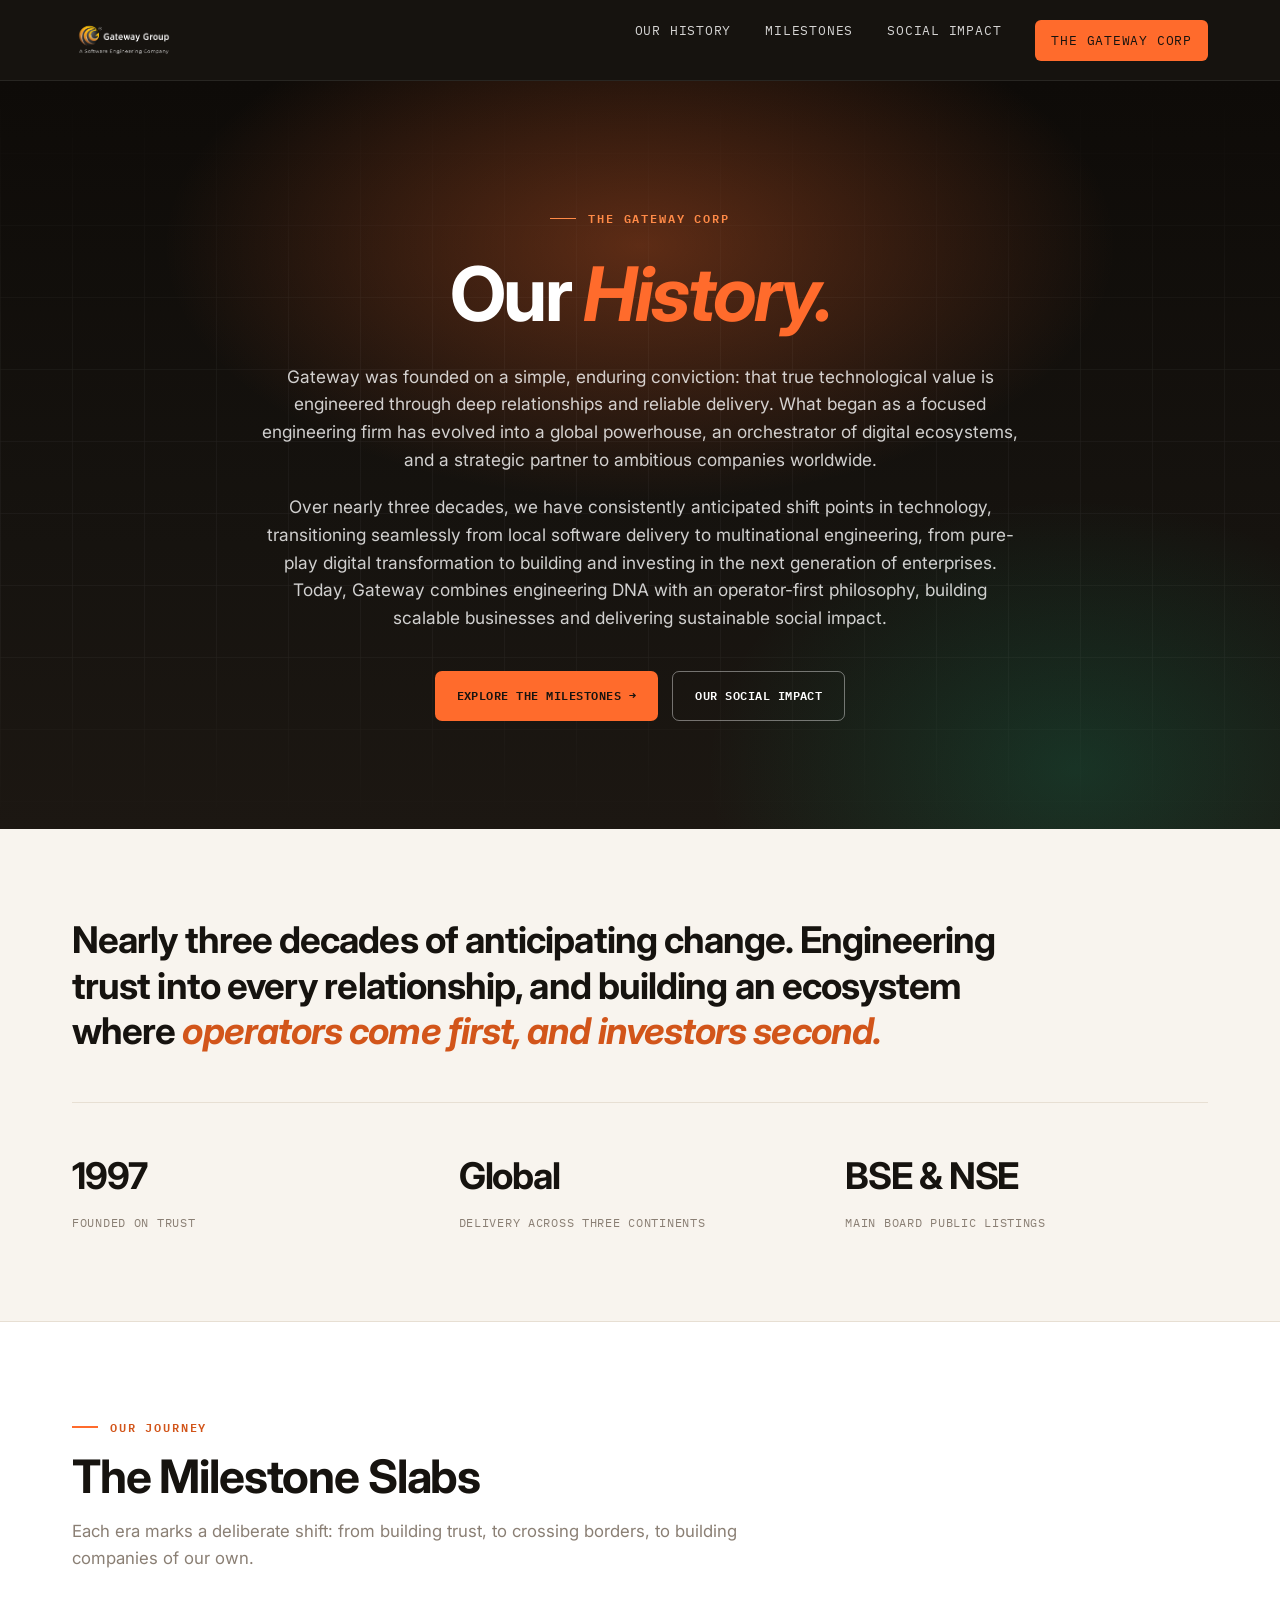
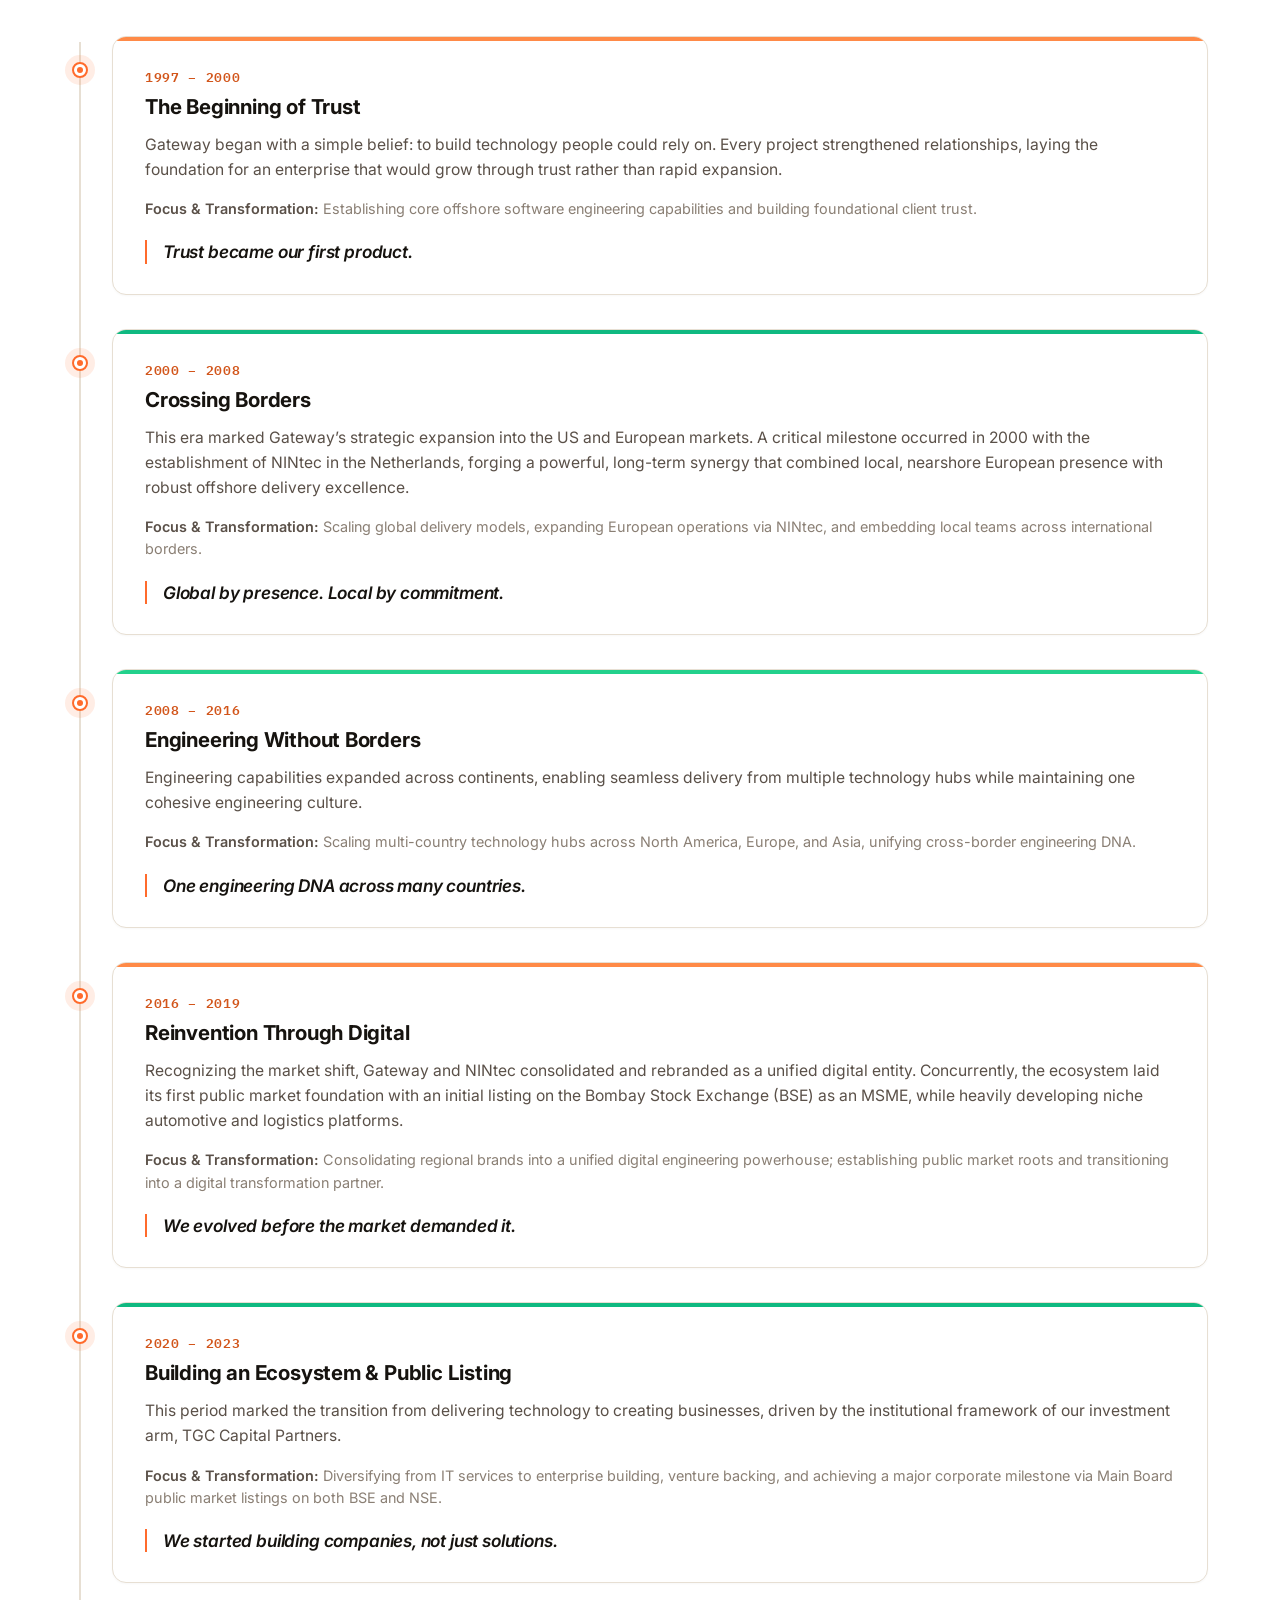
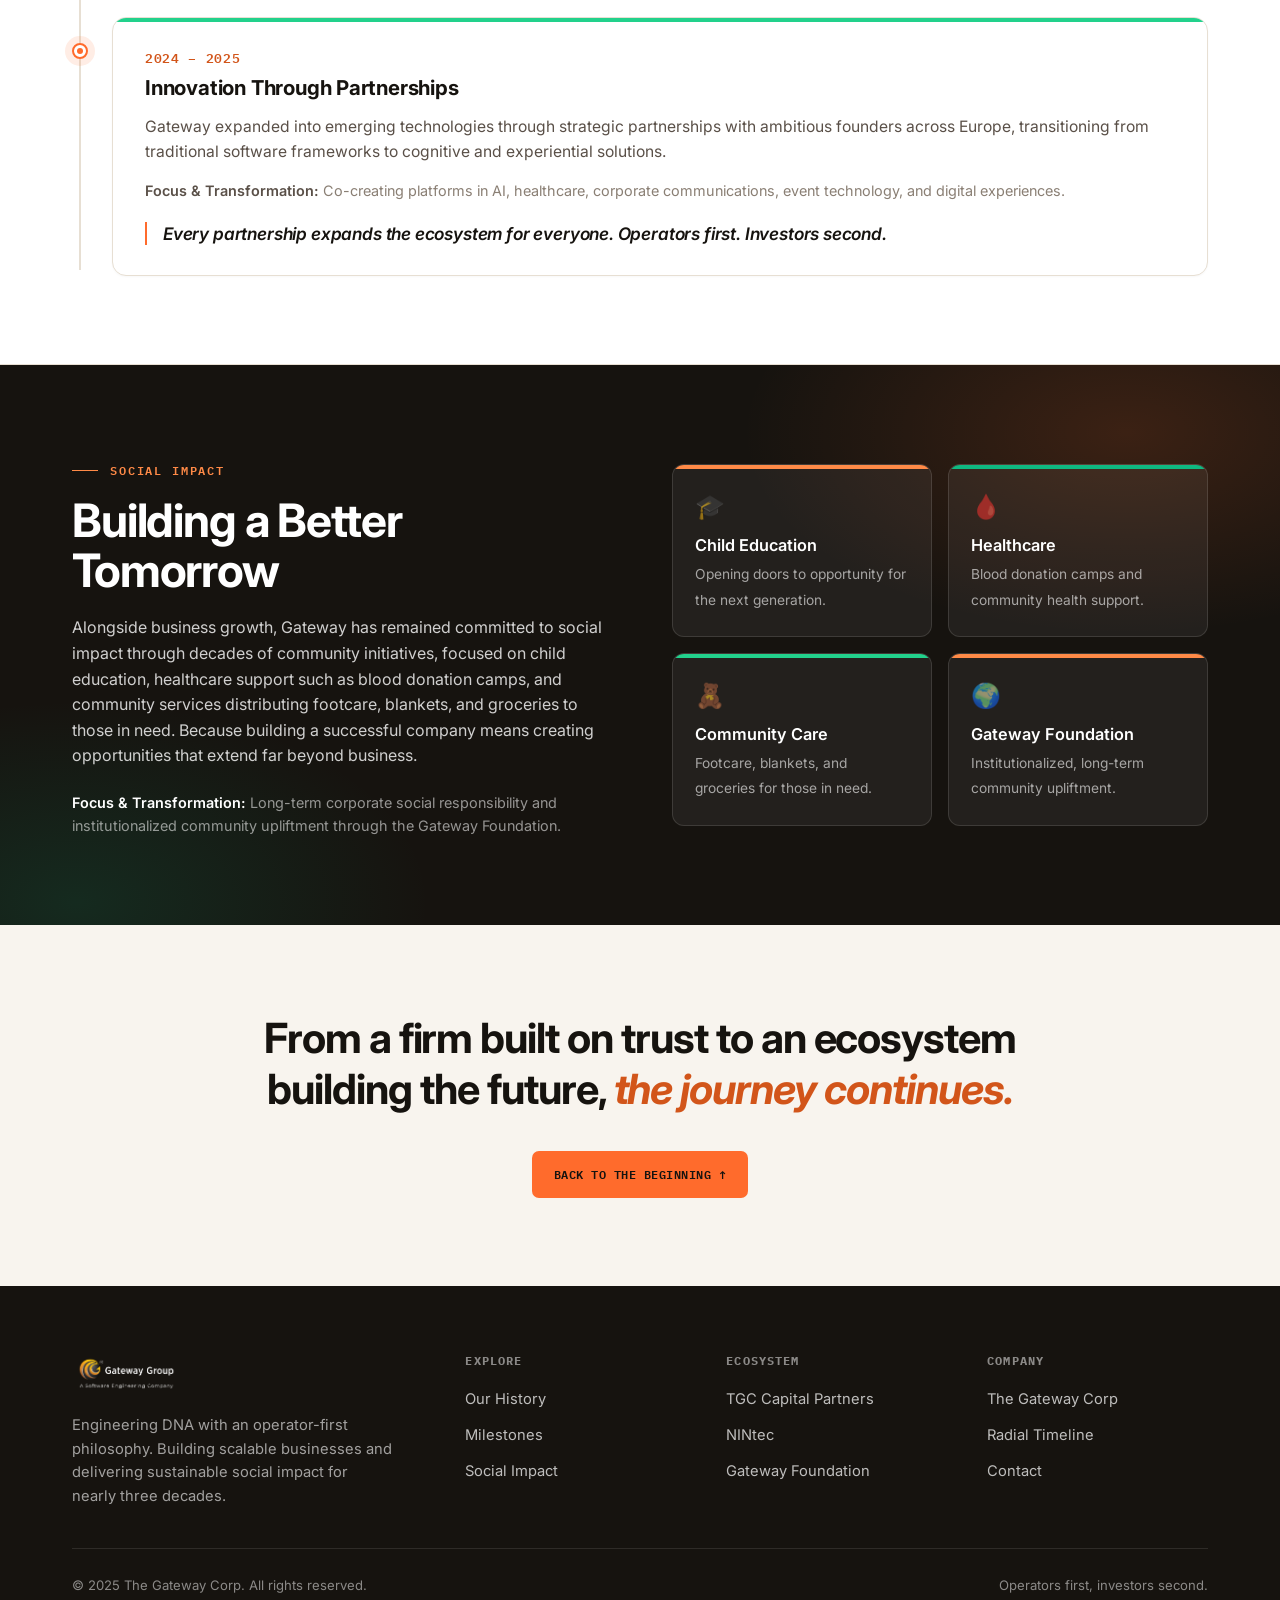
==== index.html @ 547f0aa1 "Initial commit: The Gateway Corp — Our History website Two versions of the milestone timeline built " ====
<!DOCTYPE html>
<html lang="en">
<head>
<meta charset="UTF-8" />
<meta name="viewport" content="width=device-width, initial-scale=1.0" />
<title>Our History | The Gateway Corp</title>
<meta name="description" content="Nearly three decades of engineering trust. The history of The Gateway Corp, from a focused engineering firm to a global orchestrator of digital ecosystems." />
<link rel="icon" type="image/png" href="assets/logo/TGC-Logo-black.png" />
<link rel="preconnect" href="https://fonts.googleapis.com" />
<link rel="preconnect" href="https://fonts.gstatic.com" crossorigin />
<link href="https://fonts.googleapis.com/css2?family=Inter:wght@400;500;600;700&family=IBM+Plex+Mono:wght@400;500;600&display=swap" rel="stylesheet" />
<link rel="stylesheet" href="assets/css/style.css" />
</head>
<body id="top">

<!-- ===================== NAV ===================== -->
<header class="nav">
  <div class="wrap nav-inner">
    <a href="#top" aria-label="The Gateway Corp home">
      <img class="nav-logo" src="assets/logo/TGC-Logo-white.png" alt="Gateway Group" />
    </a>
    <nav class="navlinks" id="navlinks">
      <a href="#history">Our History</a>
      <a href="#journey">Milestones</a>
      <a href="#impact">Social Impact</a>
      <a href="#top" class="nav-cta">The Gateway Corp</a>
    </nav>
    <button class="nav-toggle" id="navToggle" aria-label="Toggle menu">&#9776;</button>
  </div>
</header>

<!-- ===================== HERO ===================== -->
<section class="hero">
  <div class="hero-grid"></div>
  <div class="wrap">
    <span class="eyebrow">The Gateway Corp</span>
    <h1>Our <em>History.</em></h1>
    <p>Gateway was founded on a simple, enduring conviction: that true technological value is engineered through deep relationships and reliable delivery. What began as a focused engineering firm has evolved into a global powerhouse, an orchestrator of digital ecosystems, and a strategic partner to ambitious companies worldwide.</p>
    <p>Over nearly three decades, we have consistently anticipated shift points in technology, transitioning seamlessly from local software delivery to multinational engineering, from pure-play digital transformation to building and investing in the next generation of enterprises. Today, Gateway combines engineering DNA with an operator-first philosophy, building scalable businesses and delivering sustainable social impact.</p>
    <div class="actions">
      <a href="#journey" class="btn btn--solid">Explore the milestones &#8594;</a>
      <a href="#impact" class="btn btn--ghost">Our social impact</a>
    </div>
  </div>
</section>

<!-- ===================== STATEMENT ===================== -->
<section class="section statement" id="history">
  <div class="wrap">
    <p class="lead reveal">Nearly three decades of anticipating change. Engineering trust into every relationship, and building an ecosystem where <em>operators come first, and investors second.</em></p>
    <div class="stats reveal">
      <div class="stat"><div class="k">1997</div><div class="l">Founded on trust</div></div>
      <div class="stat"><div class="k">Global</div><div class="l">Delivery across three continents</div></div>
      <div class="stat"><div class="k">BSE &amp; NSE</div><div class="l">Main Board public listings</div></div>
    </div>
  </div>
</section>

<!-- ===================== TIMELINE ===================== -->
<section class="section journey" id="journey">
  <div class="wrap">
    <div class="sec-head reveal">
      <span class="eyebrow">Our Journey</span>
      <h2>The Milestone Slabs</h2>
      <p>Each era marks a deliberate shift: from building trust, to crossing borders, to building companies of our own.</p>
    </div>

    <div class="timeline" id="timeline">
      <div class="tl-progress" id="tlProgress"></div>

      <div class="node">
        <span class="dot"></span>
        <div class="card">
          <span class="card__strip card__strip--orange"></span>
          <div class="year">1997 &ndash; 2000</div>
          <h3>The Beginning of Trust</h3>
          <p class="desc">Gateway began with a simple belief: to build technology people could rely on. Every project strengthened relationships, laying the foundation for an enterprise that would grow through trust rather than rapid expansion.</p>
          <p class="focus"><b>Focus &amp; Transformation:</b> Establishing core offshore software engineering capabilities and building foundational client trust.</p>
          <p class="diff">Trust became our first product.</p>
        </div>
      </div>

      <div class="node">
        <span class="dot"></span>
        <div class="card">
          <span class="card__strip card__strip--emerald"></span>
          <div class="year">2000 &ndash; 2008</div>
          <h3>Crossing Borders</h3>
          <p class="desc">This era marked Gateway&rsquo;s strategic expansion into the US and European markets. A critical milestone occurred in 2000 with the establishment of NINtec in the Netherlands, forging a powerful, long-term synergy that combined local, nearshore European presence with robust offshore delivery excellence.</p>
          <p class="focus"><b>Focus &amp; Transformation:</b> Scaling global delivery models, expanding European operations via NINtec, and embedding local teams across international borders.</p>
          <p class="diff">Global by presence. Local by commitment.</p>
        </div>
      </div>

      <div class="node">
        <span class="dot"></span>
        <div class="card">
          <span class="card__strip card__strip--mint"></span>
          <div class="year">2008 &ndash; 2016</div>
          <h3>Engineering Without Borders</h3>
          <p class="desc">Engineering capabilities expanded across continents, enabling seamless delivery from multiple technology hubs while maintaining one cohesive engineering culture.</p>
          <p class="focus"><b>Focus &amp; Transformation:</b> Scaling multi-country technology hubs across North America, Europe, and Asia, unifying cross-border engineering DNA.</p>
          <p class="diff">One engineering DNA across many countries.</p>
        </div>
      </div>

      <div class="node">
        <span class="dot"></span>
        <div class="card">
          <span class="card__strip card__strip--orange"></span>
          <div class="year">2016 &ndash; 2019</div>
          <h3>Reinvention Through Digital</h3>
          <p class="desc">Recognizing the market shift, Gateway and NINtec consolidated and rebranded as a unified digital entity. Concurrently, the ecosystem laid its first public market foundation with an initial listing on the Bombay Stock Exchange (BSE) as an MSME, while heavily developing niche automotive and logistics platforms.</p>
          <p class="focus"><b>Focus &amp; Transformation:</b> Consolidating regional brands into a unified digital engineering powerhouse; establishing public market roots and transitioning into a digital transformation partner.</p>
          <p class="diff">We evolved before the market demanded it.</p>
        </div>
      </div>

      <div class="node">
        <span class="dot"></span>
        <div class="card">
          <span class="card__strip card__strip--emerald"></span>
          <div class="year">2020 &ndash; 2023</div>
          <h3>Building an Ecosystem &amp; Public Listing</h3>
          <p class="desc">This period marked the transition from delivering technology to creating businesses, driven by the institutional framework of our investment arm, TGC Capital Partners.</p>
          <p class="focus"><b>Focus &amp; Transformation:</b> Diversifying from IT services to enterprise building, venture backing, and achieving a major corporate milestone via Main Board public market listings on both BSE and NSE.</p>
          <p class="diff">We started building companies, not just solutions.</p>
        </div>
      </div>

      <div class="node">
        <span class="dot"></span>
        <div class="card">
          <span class="card__strip card__strip--mint"></span>
          <div class="year">2024 &ndash; 2025</div>
          <h3>Innovation Through Partnerships</h3>
          <p class="desc">Gateway expanded into emerging technologies through strategic partnerships with ambitious founders across Europe, transitioning from traditional software frameworks to cognitive and experiential solutions.</p>
          <p class="focus"><b>Focus &amp; Transformation:</b> Co-creating platforms in AI, healthcare, corporate communications, event technology, and digital experiences.</p>
          <p class="diff">Every partnership expands the ecosystem for everyone. Operators first. Investors second.</p>
        </div>
      </div>

    </div>
  </div>
</section>

<!-- ===================== SOCIAL IMPACT ===================== -->
<section class="section impact" id="impact">
  <div class="wrap">
    <div>
      <span class="eyebrow">Social Impact</span>
      <h2>Building a Better Tomorrow</h2>
      <p>Alongside business growth, Gateway has remained committed to social impact through decades of community initiatives, focused on child education, healthcare support such as blood donation camps, and community services distributing footcare, blankets, and groceries to those in need. Because building a successful company means creating opportunities that extend far beyond business.</p>
      <p class="focus"><b>Focus &amp; Transformation:</b> Long-term corporate social responsibility and institutionalized community upliftment through the Gateway Foundation.</p>
    </div>
    <div class="pillars">
      <div class="pillar"><span class="pillar__strip card__strip--orange"></span><span class="ic">&#127891;</span><h4>Child Education</h4><span>Opening doors to opportunity for the next generation.</span></div>
      <div class="pillar"><span class="pillar__strip card__strip--emerald"></span><span class="ic">&#129656;</span><h4>Healthcare</h4><span>Blood donation camps and community health support.</span></div>
      <div class="pillar"><span class="pillar__strip card__strip--mint"></span><span class="ic">&#129528;</span><h4>Community Care</h4><span>Footcare, blankets, and groceries for those in need.</span></div>
      <div class="pillar"><span class="pillar__strip card__strip--orange"></span><span class="ic">&#127757;</span><h4>Gateway Foundation</h4><span>Institutionalized, long-term community upliftment.</span></div>
    </div>
  </div>
</section>

<!-- ===================== CLOSING ===================== -->
<section class="section closing">
  <div class="wrap">
    <h2 class="reveal">From a firm built on trust to an ecosystem building the future, <em>the journey continues.</em></h2>
    <a href="#top" class="btn btn--solid">Back to the beginning &#8593;</a>
  </div>
</section>

<!-- ===================== FOOTER ===================== -->
<footer>
  <div class="wrap">
    <div class="grid">
      <div>
        <img class="foot-logo" src="assets/logo/TGC-Logo-white.png" alt="Gateway Group" />
        <p class="about">Engineering DNA with an operator-first philosophy. Building scalable businesses and delivering sustainable social impact for nearly three decades.</p>
      </div>
      <div>
        <h5>Explore</h5>
        <ul>
          <li><a href="#history">Our History</a></li>
          <li><a href="#journey">Milestones</a></li>
          <li><a href="#impact">Social Impact</a></li>
        </ul>
      </div>
      <div>
        <h5>Ecosystem</h5>
        <ul>
          <li><a href="#journey">TGC Capital Partners</a></li>
          <li><a href="#journey">NINtec</a></li>
          <li><a href="#impact">Gateway Foundation</a></li>
        </ul>
      </div>
      <div>
        <h5>Company</h5>
        <ul>
          <li><a href="#top">The Gateway Corp</a></li>
          <li><a href="history-radial.html">Radial Timeline</a></li>
          <li><a href="#top">Contact</a></li>
        </ul>
      </div>
    </div>
    <div class="legal">
      <span>&copy; 2025 The Gateway Corp. All rights reserved.</span>
      <span>Operators first, investors second.</span>
    </div>
  </div>
</footer>

<script src="assets/js/main.js"></script>
</body>
</html>
---- assets/css/style.css ----
/* =====================================================================
   Ember Design System — The Gateway Corp
   Our History page
   ===================================================================== */

:root{
  /* Colors */
  --bg:#F8F4EE;
  --surface:#FFFFFF;
  --ink:#16130F;
  --ink2:#5A5048;
  --muted:#8A7F74;
  --line:#E7DFD3;
  --line2:#D7CDBE;
  --dark:#16130F;
  --charcoal:#221E18;
  --orange:#FF6B2C;
  --orange-bright:#FF8A47;
  --orange-deep:#D2551A;
  --mint:#22D18C;
  --emerald:#0FB981;
  --emerald-deep:#0A8F63;

  /* Typography */
  --sans:"Inter",system-ui,-apple-system,"Segoe UI",sans-serif;
  --mono:"IBM Plex Mono",ui-monospace,monospace;

  /* Layout */
  --wrap:1200px;
  --pad:32px;

  --ease:cubic-bezier(.2,.7,.2,1);
}

*{box-sizing:border-box;margin:0;padding:0}
html{scroll-behavior:smooth}
body{
  font-family:var(--sans);
  color:var(--ink2);
  background:var(--bg);
  line-height:1.6;
  -webkit-font-smoothing:antialiased;
  text-rendering:optimizeLegibility;
  overflow-x:hidden;
}
img{max-width:100%;display:block}
a{color:inherit;text-decoration:none}
::selection{background:var(--orange);color:#fff}

h1,h2,h3,h4{color:var(--ink);line-height:1.08}
h1{font-weight:700;letter-spacing:-.035em}
h2{font-weight:700;letter-spacing:-.025em}
h3{font-weight:700;letter-spacing:-.01em}
em{font-style:italic}

.wrap{max-width:var(--wrap);margin:0 auto;padding:0 var(--pad)}

/* ---------- Shared bits ---------- */
.eyebrow{
  font-family:var(--mono);
  font-size:.72rem;
  font-weight:600;
  letter-spacing:.16em;
  text-transform:uppercase;
  color:var(--orange-deep);
  display:inline-flex;align-items:center;gap:12px;
}
.eyebrow::before{content:"";width:26px;height:1.5px;background:var(--orange)}
.section{padding:88px 0}

.btn{
  display:inline-flex;align-items:center;gap:9px;
  font-family:var(--mono);font-size:.76rem;font-weight:600;
  text-transform:uppercase;letter-spacing:.04em;
  padding:14px 22px;border-radius:7px;cursor:pointer;
  transition:background .2s var(--ease),color .2s var(--ease),transform .2s var(--ease),border-color .2s var(--ease);
}
.btn--solid{background:var(--orange);color:var(--ink)}
.btn--solid:hover{background:var(--ink);color:#fff;transform:translateY(-2px)}
.btn--ghost{border:1.5px solid rgba(255,255,255,.4);color:#fff}
.btn--ghost:hover{background:#fff;color:var(--ink)}

/* ---------- NAV ---------- */
header.nav{
  position:sticky;top:0;z-index:50;
  background:var(--dark);
  border-bottom:1px solid rgba(255,255,255,.08);
}
.nav-inner{display:flex;align-items:center;justify-content:space-between;height:80px}
.nav-logo{height:42px;width:auto}
.navlinks{display:flex;gap:34px}
.navlinks a{
  font-family:var(--mono);font-size:.82rem;text-transform:uppercase;
  letter-spacing:.06em;color:rgba(255,255,255,.82);
  transition:color .2s;position:relative;
}
.navlinks a:hover{color:var(--orange-bright)}
.nav-cta{color:var(--ink)!important;background:var(--orange);padding:10px 16px;border-radius:6px}
.nav-cta:hover{background:var(--orange-bright);color:var(--ink)!important}
.nav-toggle{display:none;background:none;border:0;color:#fff;font-size:1.4rem;cursor:pointer}
@media(max-width:860px){
  .navlinks{
    position:absolute;top:80px;left:0;right:0;background:var(--charcoal);
    flex-direction:column;gap:0;padding:8px;
    border-bottom:1px solid rgba(255,255,255,.12);
    display:none;
  }
  .navlinks.open{display:flex}
  .navlinks a{padding:14px 12px;border-radius:8px}
  .navlinks a:hover{background:rgba(255,255,255,.06)}
  .nav-toggle{display:block}
}

/* ---------- HERO ---------- */
.hero{
  position:relative;overflow:hidden;text-align:center;
  color:#fff;padding:120px 0 108px;
  background:
    radial-gradient(60% 55% at 50% 22%,rgba(255,107,44,.32),transparent 62%),
    radial-gradient(48% 60% at 84% 92%,rgba(15,185,129,.18),transparent 60%),
    linear-gradient(180deg,#0E0B08 0%,#16130F 62%,#1C1712 100%);
}
.hero-grid{position:absolute;inset:0;opacity:.06;
  background-image:linear-gradient(rgba(255,255,255,.6) 1px,transparent 1px),linear-gradient(90deg,rgba(255,255,255,.6) 1px,transparent 1px);
  background-size:72px 72px;
  mask-image:linear-gradient(to bottom,transparent,#000 35%,#000 75%,transparent)}
.hero .wrap{position:relative;z-index:2}
.hero .eyebrow{color:var(--orange-bright);justify-content:center;margin-bottom:26px}
.hero .eyebrow::before{background:var(--orange-bright)}
.hero h1{color:#fff;font-size:clamp(2.6rem,6vw,4.7rem);margin-bottom:28px}
.hero h1 em{color:var(--orange)}
.hero p{max-width:760px;margin:0 auto;color:rgba(255,255,255,.8);font-size:1.08rem;font-weight:400}
.hero p + p{margin-top:20px}
.hero .actions{margin-top:40px;display:flex;gap:14px;justify-content:center;flex-wrap:wrap}

/* ---------- STATEMENT ---------- */
.statement .lead{
  font-size:clamp(1.5rem,3vw,2.3rem);font-weight:700;letter-spacing:-.025em;
  color:var(--ink);max-width:960px;line-height:1.24;
}
.statement .lead em{color:var(--orange-deep)}
.stats{margin-top:48px;display:grid;grid-template-columns:repeat(3,1fr);gap:24px;border-top:1px solid var(--line);padding-top:44px}
.stat .k{font-size:2.3rem;font-weight:700;color:var(--ink);letter-spacing:-.03em}
.stat .l{font-family:var(--mono);font-size:.74rem;text-transform:uppercase;letter-spacing:.06em;color:var(--muted);margin-top:8px}
@media(max-width:680px){.stats{grid-template-columns:1fr;gap:26px}}

/* ---------- TIMELINE ---------- */
.journey{background:var(--surface);border-top:1px solid var(--line);border-bottom:1px solid var(--line)}
.sec-head{max-width:720px;margin-bottom:64px}
.sec-head h2{font-size:clamp(1.9rem,3.6vw,2.9rem);margin-top:16px}
.sec-head p{margin-top:16px;color:var(--muted);font-size:1.05rem}

.timeline{position:relative;padding-left:40px}
.timeline::before{content:"";position:absolute;left:7px;top:6px;bottom:6px;width:2px;background:var(--line)}
.tl-progress{position:absolute;left:7px;top:6px;width:2px;height:0;background:linear-gradient(var(--orange),var(--orange-deep));border-radius:2px;transition:height .1s linear}

.node{position:relative;margin-bottom:34px}
.node:last-child{margin-bottom:0}
.node .dot{
  position:absolute;left:-40px;top:26px;width:16px;height:16px;border-radius:50%;
  background:var(--surface);border:2px solid var(--orange);z-index:2;
  transition:box-shadow .5s var(--ease);
}
.node .dot::after{content:"";position:absolute;inset:3px;border-radius:50%;background:var(--orange);transform:scale(0);transition:transform .5s var(--ease)}
.node.in .dot{box-shadow:0 0 0 7px rgba(255,107,44,.12)}
.node.in .dot::after{transform:scale(1)}

.card{
  position:relative;background:var(--surface);border:1px solid var(--line);
  border-radius:14px;padding:30px 32px;overflow:hidden;
  box-shadow:0 1px 2px rgba(22,19,15,.03);
  opacity:0;transform:translateY(26px);
  transition:opacity .6s var(--ease),transform .6s var(--ease),border-color .2s var(--ease),box-shadow .2s var(--ease);
}
.node.in .card{opacity:1;transform:none}
.card:hover{border-color:var(--orange);box-shadow:0 22px 44px -30px rgba(22,19,15,.45);transform:translateY(-3px)}
.card__strip{position:absolute;top:0;left:0;right:0;height:4px}
.card__strip--orange{background:var(--orange-bright)}
.card__strip--emerald{background:var(--emerald)}
.card__strip--mint{background:var(--mint)}
.year{font-family:var(--mono);font-size:.82rem;font-weight:600;letter-spacing:.05em;color:var(--orange-deep)}
.card h3{font-size:1.28rem;margin:8px 0 14px}
.card .desc{font-size:.98rem;color:var(--ink2)}
.card .focus{margin-top:16px;font-size:.9rem;color:var(--muted);line-height:1.55}
.card .focus b{color:var(--ink2);font-weight:600}
.card .diff{
  margin-top:20px;padding-left:16px;border-left:2px solid var(--orange);
  font-size:1.08rem;font-weight:600;font-style:italic;color:var(--ink);letter-spacing:-.01em;line-height:1.35;
}

/* ---------- SOCIAL IMPACT ---------- */
.impact{background:var(--dark);color:#fff;position:relative;overflow:hidden}
.impact::before{content:"";position:absolute;inset:0;
  background:radial-gradient(50% 60% at 88% 12%,rgba(255,107,44,.16),transparent 60%),radial-gradient(46% 60% at 6% 96%,rgba(15,185,129,.14),transparent 60%)}
.impact .wrap{position:relative;z-index:2;display:grid;grid-template-columns:1fr 1fr;gap:64px;align-items:center}
.impact .eyebrow{color:var(--orange-bright)}
.impact .eyebrow::before{background:var(--orange-bright)}
.impact h2{color:#fff;font-size:clamp(1.9rem,3.6vw,2.9rem);margin-top:16px}
.impact p{color:rgba(255,255,255,.8);margin-top:20px}
.impact .focus{margin-top:22px;font-size:.9rem;color:rgba(255,255,255,.55);font-family:var(--sans)}
.impact .focus b{color:#fff;font-weight:600}
.pillars{display:grid;grid-template-columns:1fr 1fr;gap:16px}
.pillar{
  position:relative;background:rgba(255,255,255,.06);border:1px solid rgba(255,255,255,.12);
  border-radius:12px;padding:24px 22px;overflow:hidden;
  transition:transform .2s var(--ease),border-color .2s var(--ease),background .2s;
}
.pillar:hover{transform:translateY(-4px);border-color:var(--orange-bright);background:rgba(255,255,255,.09)}
.pillar__strip{position:absolute;top:0;left:0;right:0;height:4px}
.pillar .ic{font-size:1.5rem;display:block;margin-bottom:12px}
.pillar h4{color:#fff;font-size:1.02rem;font-weight:600;margin-bottom:6px}
.pillar span{font-size:.86rem;color:rgba(255,255,255,.6);line-height:1.5}
@media(max-width:860px){.impact .wrap{grid-template-columns:1fr;gap:40px}}
@media(max-width:520px){.pillars{grid-template-columns:1fr}}

/* ---------- CLOSING ---------- */
.closing{text-align:center;background:var(--bg)}
.closing h2{font-size:clamp(1.7rem,3.4vw,2.6rem);max-width:840px;margin:0 auto;line-height:1.22}
.closing h2 em{color:var(--orange-deep)}
.closing .btn{margin-top:36px}

/* ---------- FOOTER ---------- */
footer{background:var(--dark);color:rgba(255,255,255,.7);padding:66px 0 30px}
footer .grid{display:grid;grid-template-columns:1.6fr 1fr 1fr 1fr;gap:40px;padding-bottom:40px;border-bottom:1px solid rgba(255,255,255,.1)}
footer .foot-logo{height:44px;width:auto;margin-bottom:18px}
footer .about{font-size:.92rem;color:rgba(255,255,255,.6);max-width:320px}
footer h5{font-family:var(--mono);font-size:.72rem;text-transform:uppercase;letter-spacing:.1em;color:rgba(255,255,255,.5);margin-bottom:16px}
footer ul{list-style:none}
footer li{margin-bottom:10px}
footer li a{font-size:.92rem;color:rgba(255,255,255,.72);transition:color .2s}
footer li a:hover{color:var(--orange-bright)}
footer .legal{display:flex;justify-content:space-between;flex-wrap:wrap;gap:12px;padding-top:26px;font-size:.82rem;color:rgba(255,255,255,.5)}
@media(max-width:860px){footer .grid{grid-template-columns:1fr 1fr}}
@media(max-width:520px){footer .grid{grid-template-columns:1fr}}

/* ---------- Reveal ---------- */
.reveal{opacity:0;transform:translateY(18px);transition:opacity .6s var(--ease),transform .6s var(--ease)}
.reveal.in{opacity:1;transform:none}

@media (prefers-reduced-motion:reduce){
  html{scroll-behavior:auto}
  *{animation:none!important;transition:none!important}
  .reveal,.card{opacity:1!important;transform:none!important}
}
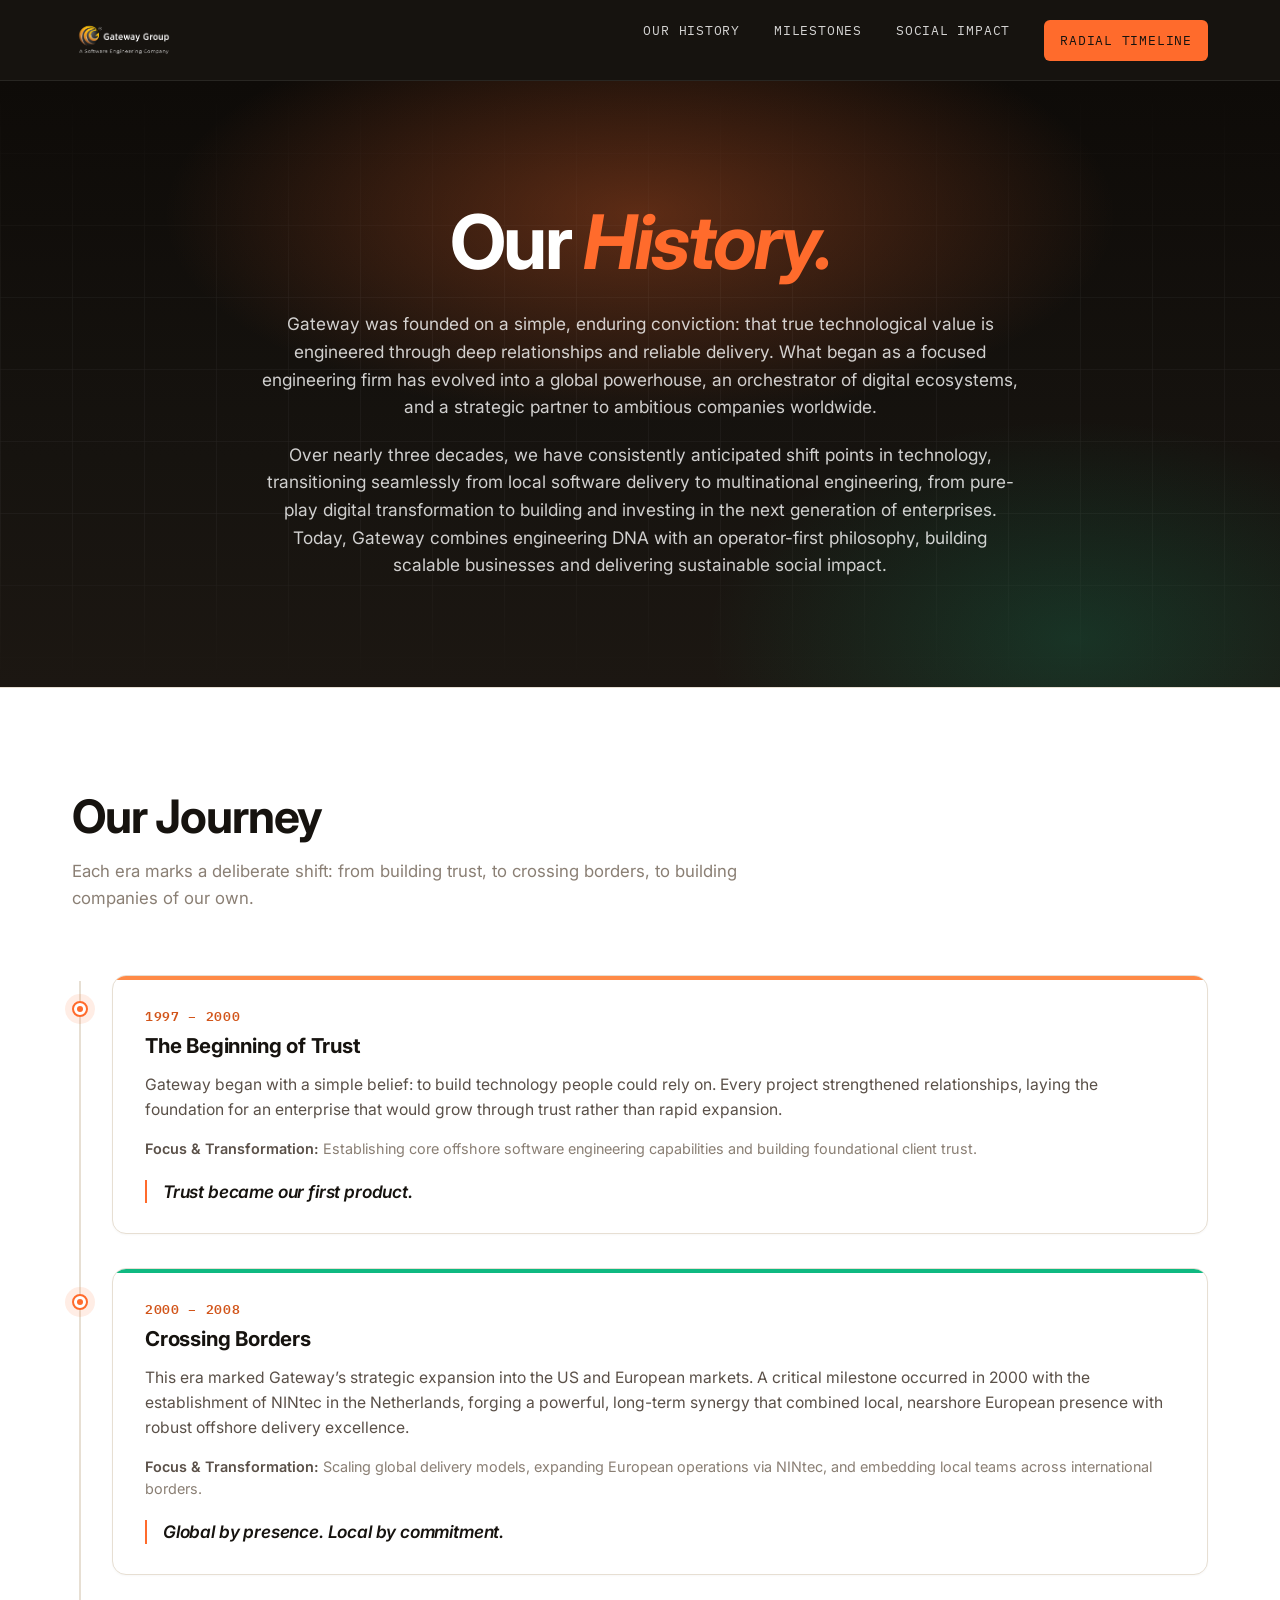
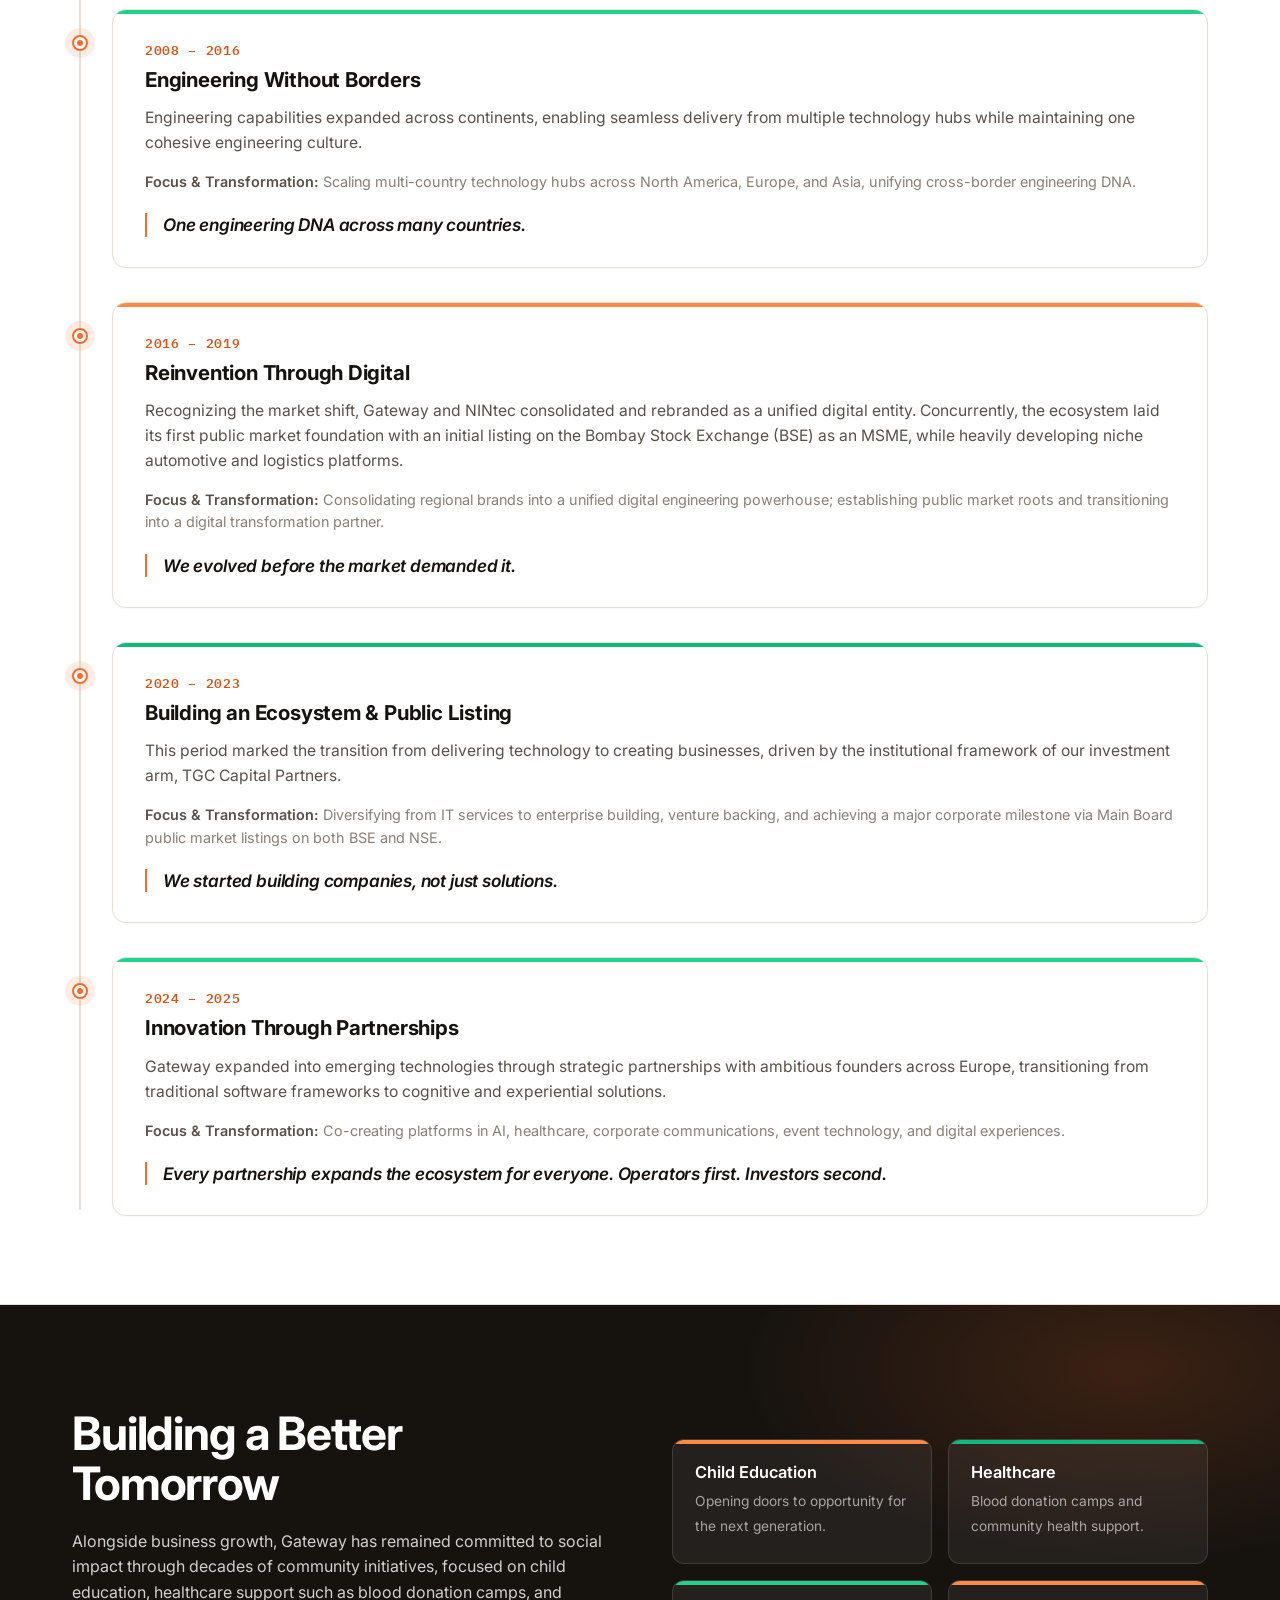
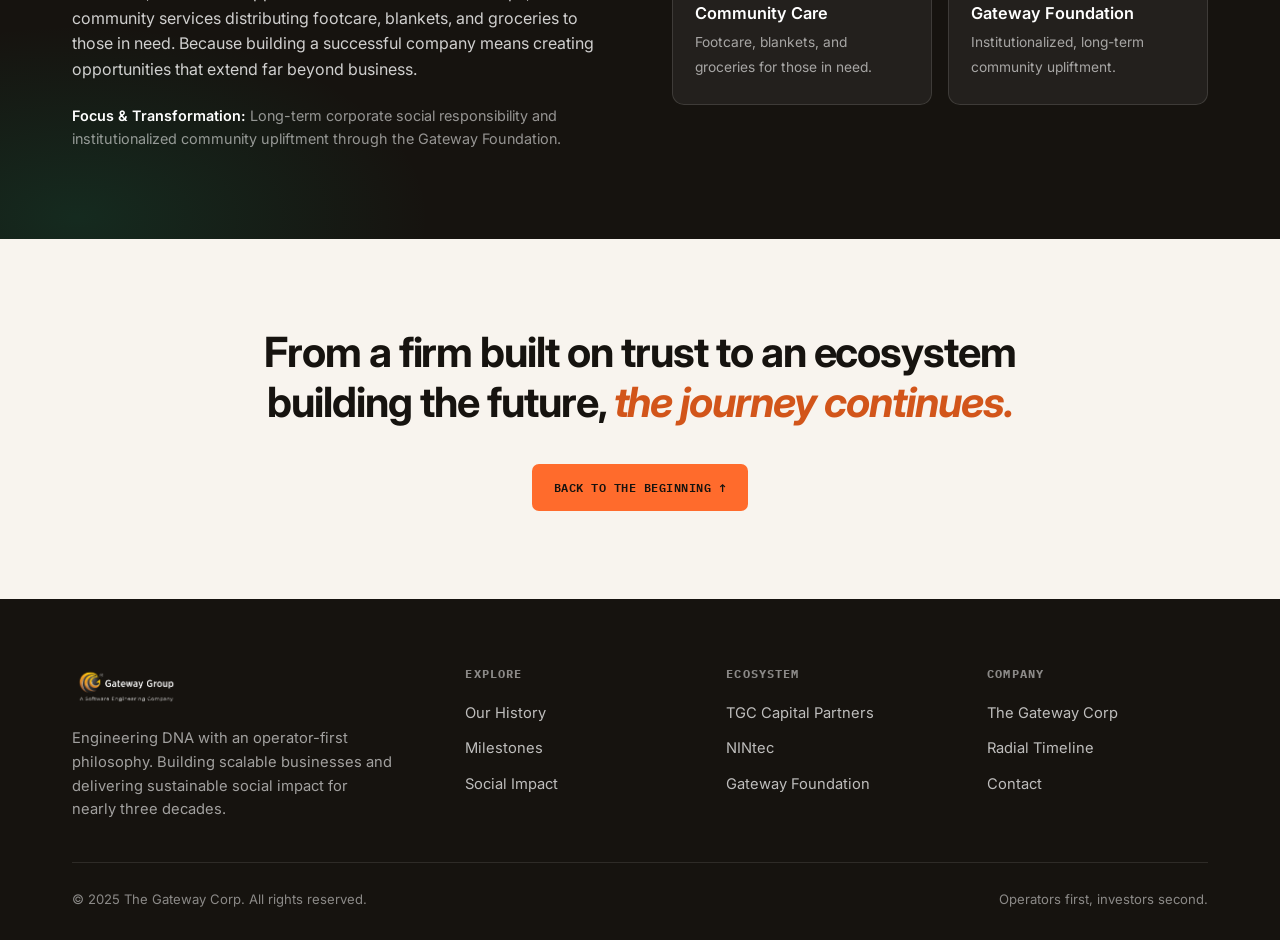
==== commit a1943096: "Trim hero, drop intro section, simplify headings, remove dial titles - Hero: remove eyebrow and CTA " ====
--- a/index.html
+++ b/index.html
@@ -20,10 +20,10 @@
       <img class="nav-logo" src="assets/logo/TGC-Logo-white.png" alt="Gateway Group" />
     </a>
     <nav class="navlinks" id="navlinks">
-      <a href="#history">Our History</a>
+      <a href="#top">Our History</a>
       <a href="#journey">Milestones</a>
       <a href="#impact">Social Impact</a>
-      <a href="#top" class="nav-cta">The Gateway Corp</a>
+      <a href="history-radial.html" class="nav-cta">Radial Timeline</a>
     </nav>
     <button class="nav-toggle" id="navToggle" aria-label="Toggle menu">&#9776;</button>
   </div>
@@ -33,26 +33,9 @@
 <section class="hero">
   <div class="hero-grid"></div>
   <div class="wrap">
-    <span class="eyebrow">The Gateway Corp</span>
     <h1>Our <em>History.</em></h1>
     <p>Gateway was founded on a simple, enduring conviction: that true technological value is engineered through deep relationships and reliable delivery. What began as a focused engineering firm has evolved into a global powerhouse, an orchestrator of digital ecosystems, and a strategic partner to ambitious companies worldwide.</p>
     <p>Over nearly three decades, we have consistently anticipated shift points in technology, transitioning seamlessly from local software delivery to multinational engineering, from pure-play digital transformation to building and investing in the next generation of enterprises. Today, Gateway combines engineering DNA with an operator-first philosophy, building scalable businesses and delivering sustainable social impact.</p>
-    <div class="actions">
-      <a href="#journey" class="btn btn--solid">Explore the milestones &#8594;</a>
-      <a href="#impact" class="btn btn--ghost">Our social impact</a>
-    </div>
-  </div>
-</section>
-
-<!-- ===================== STATEMENT ===================== -->
-<section class="section statement" id="history">
-  <div class="wrap">
-    <p class="lead reveal">Nearly three decades of anticipating change. Engineering trust into every relationship, and building an ecosystem where <em>operators come first, and investors second.</em></p>
-    <div class="stats reveal">
-      <div class="stat"><div class="k">1997</div><div class="l">Founded on trust</div></div>
-      <div class="stat"><div class="k">Global</div><div class="l">Delivery across three continents</div></div>
-      <div class="stat"><div class="k">BSE &amp; NSE</div><div class="l">Main Board public listings</div></div>
-    </div>
   </div>
 </section>
 
@@ -60,8 +43,7 @@
 <section class="section journey" id="journey">
   <div class="wrap">
     <div class="sec-head reveal">
-      <span class="eyebrow">Our Journey</span>
-      <h2>The Milestone Slabs</h2>
+      <h2>Our Journey</h2>
       <p>Each era marks a deliberate shift: from building trust, to crossing borders, to building companies of our own.</p>
     </div>
 
@@ -148,16 +130,15 @@
 <section class="section impact" id="impact">
   <div class="wrap">
     <div>
-      <span class="eyebrow">Social Impact</span>
       <h2>Building a Better Tomorrow</h2>
       <p>Alongside business growth, Gateway has remained committed to social impact through decades of community initiatives, focused on child education, healthcare support such as blood donation camps, and community services distributing footcare, blankets, and groceries to those in need. Because building a successful company means creating opportunities that extend far beyond business.</p>
       <p class="focus"><b>Focus &amp; Transformation:</b> Long-term corporate social responsibility and institutionalized community upliftment through the Gateway Foundation.</p>
     </div>
     <div class="pillars">
-      <div class="pillar"><span class="pillar__strip card__strip--orange"></span><span class="ic">&#127891;</span><h4>Child Education</h4><span>Opening doors to opportunity for the next generation.</span></div>
-      <div class="pillar"><span class="pillar__strip card__strip--emerald"></span><span class="ic">&#129656;</span><h4>Healthcare</h4><span>Blood donation camps and community health support.</span></div>
-      <div class="pillar"><span class="pillar__strip card__strip--mint"></span><span class="ic">&#129528;</span><h4>Community Care</h4><span>Footcare, blankets, and groceries for those in need.</span></div>
-      <div class="pillar"><span class="pillar__strip card__strip--orange"></span><span class="ic">&#127757;</span><h4>Gateway Foundation</h4><span>Institutionalized, long-term community upliftment.</span></div>
+      <div class="pillar"><span class="pillar__strip card__strip--orange"></span><h4>Child Education</h4><span>Opening doors to opportunity for the next generation.</span></div>
+      <div class="pillar"><span class="pillar__strip card__strip--emerald"></span><h4>Healthcare</h4><span>Blood donation camps and community health support.</span></div>
+      <div class="pillar"><span class="pillar__strip card__strip--mint"></span><h4>Community Care</h4><span>Footcare, blankets, and groceries for those in need.</span></div>
+      <div class="pillar"><span class="pillar__strip card__strip--orange"></span><h4>Gateway Foundation</h4><span>Institutionalized, long-term community upliftment.</span></div>
     </div>
   </div>
 </section>
@@ -181,7 +162,7 @@
       <div>
         <h5>Explore</h5>
         <ul>
-          <li><a href="#history">Our History</a></li>
+          <li><a href="#top">Our History</a></li>
           <li><a href="#journey">Milestones</a></li>
           <li><a href="#impact">Social Impact</a></li>
         </ul>
